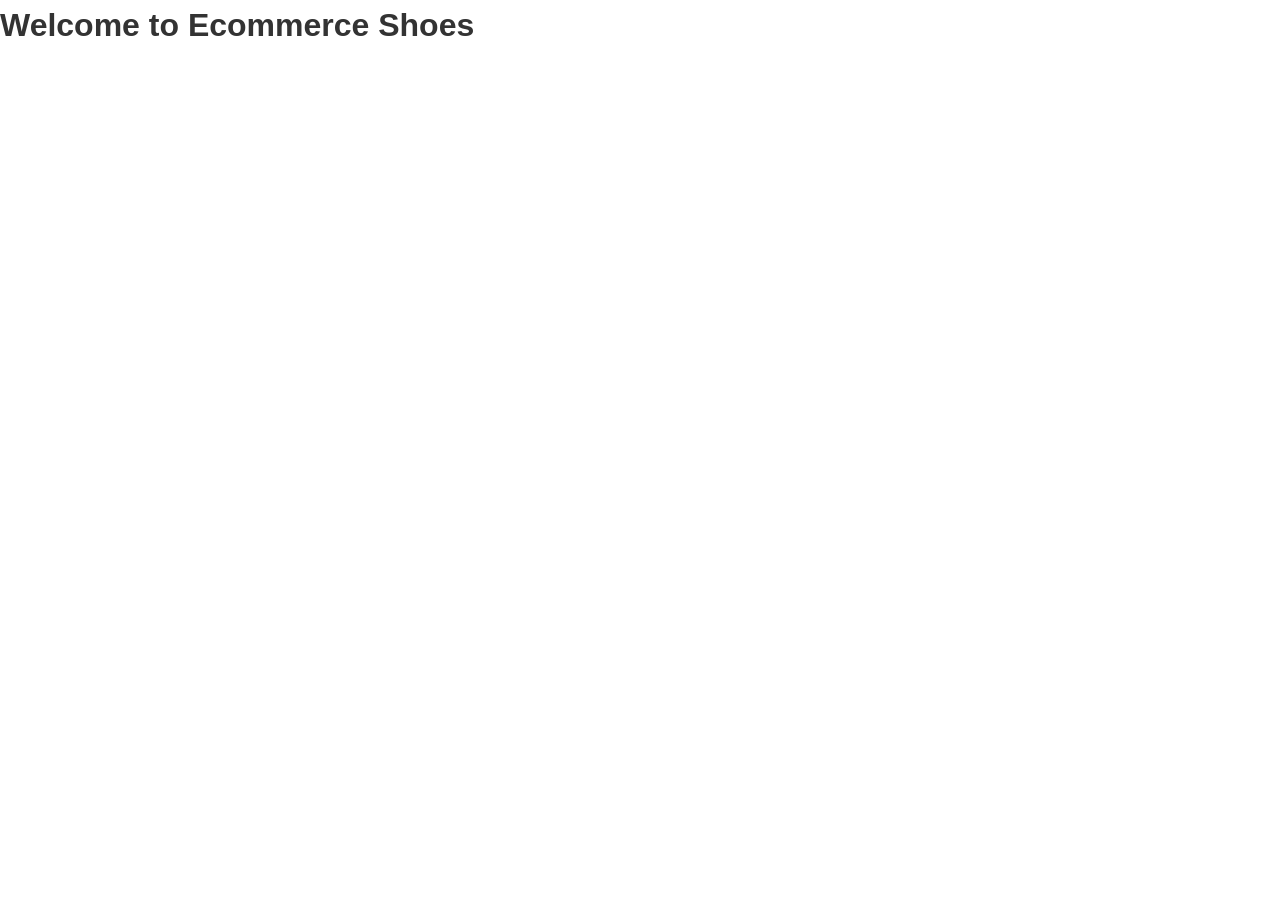
==== index.html @ 5e56f57a "feat: Adiciona Arquivos e pastas para a inicialização do projeto" ====
<!DOCTYPE html>
<html lang="en">
<head>
    <meta charset="UTF-8">
    <meta name="viewport" content="width=device-width, initial-scale=1.0">
    <title>Ecommerce Shoes - Home</title>
    <link rel="stylesheet" href="css/base/reset.css">
    <link rel="stylesheet" href="css/layout/header.css">
    <link rel="stylesheet" href="css/pages/home.css">
</head>
<body>
    <h1>Welcome to Ecommerce Shoes</h1>
</body>
</html>
---- css/layout/header.css ----
/* Header styles */
---- css/pages/home.css ----
/* Home page styles */
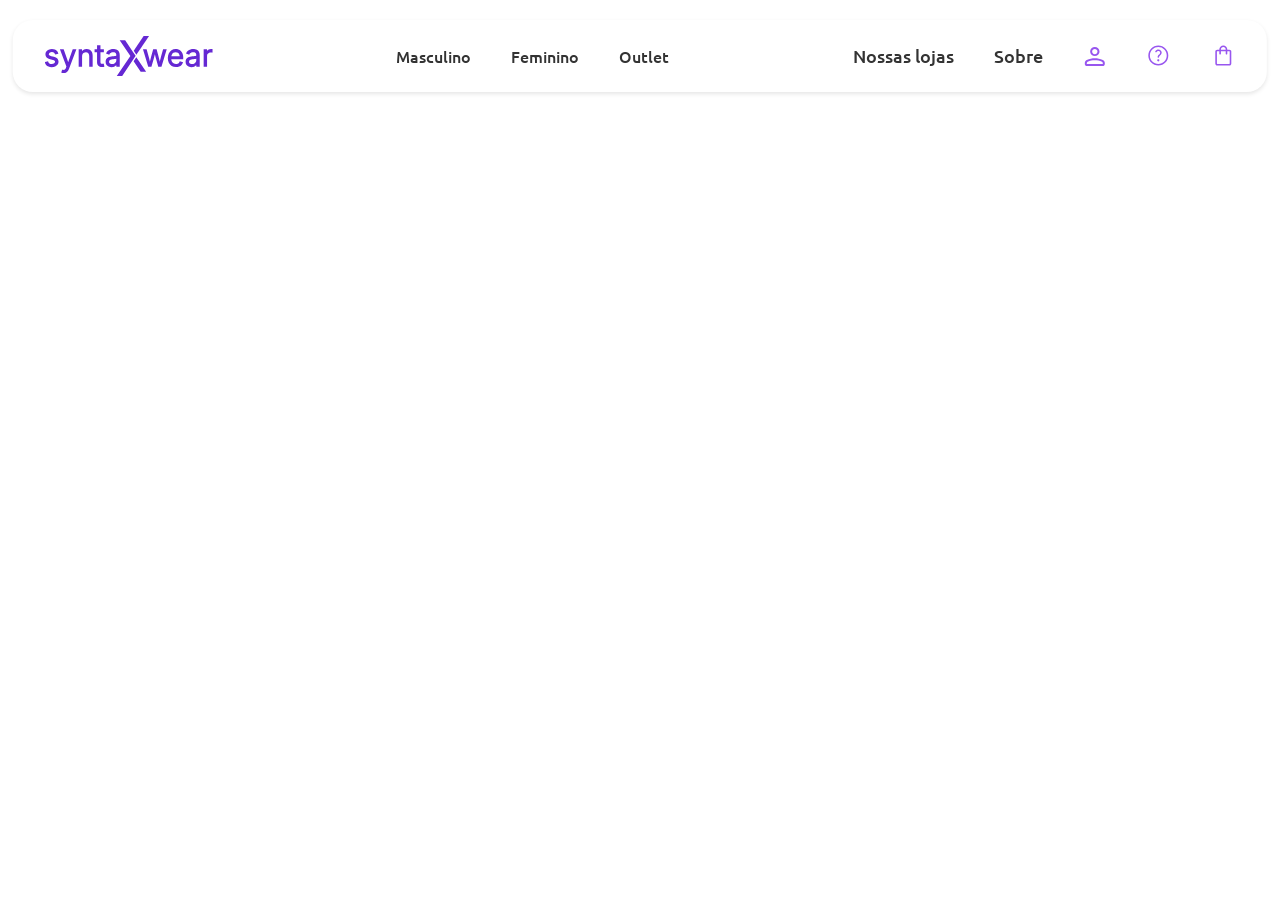
==== commit e5c1047b: "feat: Adicionando e estilizando header" ====
--- a/index.html
+++ b/index.html
@@ -1,14 +1,80 @@
-<!DOCTYPE html>
-<html lang="en">
-<head>
-    <meta charset="UTF-8">
-    <meta name="viewport" content="width=device-width, initial-scale=1.0">
-    <title>Ecommerce Shoes - Home</title>
-    <link rel="stylesheet" href="css/base/reset.css">
-    <link rel="stylesheet" href="css/layout/header.css">
-    <link rel="stylesheet" href="css/pages/home.css">
-</head>
-<body>
-    <h1>Welcome to Ecommerce Shoes</h1>
-</body>
-</html>+<!doctype html>
+<html lang="pt-br">
+  <head>
+    <meta charset="UTF-8" />
+    <meta name="viewport" content="width=device-width, initial-scale=1.0" />
+    <title>SyntaxWear - Ecommerce de Tênis</title>
+    <link rel="stylesheet" href="css/components/variables.css" />
+    <link rel="stylesheet" href="css/base/reset.css" />
+    <link rel="stylesheet" href="css/layout/header.css" />
+    <link rel="stylesheet" href="css/pages/home.css" />
+  </head>
+  <body>
+    <header class="main-header">
+      <h1 class="logo">
+        <a href="#" title="SyntaxWear - Sneakers Online">
+          <img src="./assets/images/logo/logo.svg" alt="Logo SyntaxWear" />
+        </a>
+      </h1>
+
+      <nav class="nav-center">
+        <ul role="list">
+          <li><a href="#">Masculino</a></li>
+          <li><a href="#">Feminino</a></li>
+          <li><a href="#">Outlet</a></li>
+        </ul>
+      </nav>
+
+      <nav class="nav-right">
+        <ul role="list">
+          <li><a href="#">Nossas lojas</a></li>
+          <li><a href="#">Sobre</a></li>
+          <li>
+            <a href="#" aria-label="Perfil">
+              <img
+                src="assets/icons/perfil.svg"
+                alt="Ícone de Perfil"
+              />
+            </a>
+          </li>
+          <li>
+            <a href="#" aria-label="Ajuda">
+              <img
+                src="assets/icons/ajuda.svg"
+                alt="Ícone de Ajuda"
+              />
+            </a>
+          </li>
+          <li>
+            <a href="#" aria-label="Carrinho">
+              <img
+                src="assets/icons/carrinho.svg"
+                alt="Ícone de Carrinho"
+              />
+            </a>
+          </li>
+        </ul>
+      </nav>
+    </header>
+
+    <main>
+      <section class="hero">
+        <!-- Seção Hero -->
+      </section>
+
+      <section class="categories">
+        <!-- Seção de Categorias de Tênis -->
+      </section>
+
+      <section class="featured-products">
+        <!-- Grid com Produtos em Destaque -->
+      </section>
+    </main>
+
+    <footer class="main-footer">
+      <!-- Informações de Contato e Links -->
+    </footer>
+
+    <script src="js/pages/home.js"></script>
+  </body>
+</html>
--- a/css/components/variables.css
+++ b/css/components/variables.css
@@ -0,0 +1,5 @@
+@import url('https://fonts.googleapis.com/css2?family=Ubuntu:ital,wght@0,300;0,400;0,500;0,700;1,300;1,400;1,500;1,700&display=swap');
+
+:root{
+    --fonte-principal: 'Ubuntu', sans-serif;
+}
--- a/css/layout/header.css
+++ b/css/layout/header.css
@@ -1 +1,51 @@
-/* Header styles */
+.main-header {
+    display: flex;
+    justify-content: space-between;
+    align-items: center;
+    padding: 1rem 2rem;
+    background-color: #fff;
+    border-radius: 20px;
+    box-shadow: 0 2px 4px rgba(0,0,0,0.1);
+    position: fixed;
+    top: 20px;
+    left: 50%;
+    transform: translateX(-50%);
+    width: 98%;
+    z-index: 999;
+    font-family: var(--fonte-principal);
+}
+
+.main-header .logo img {
+    height: 40px;
+}
+
+.main-header nav ul {
+    display: flex;
+    gap: 2.5rem;
+    list-style: none;
+    margin: 0;
+    padding: 0;
+}
+
+.main-header nav ul li a {
+    text-decoration: none;
+    color: #333;
+    font-weight: 500;
+    transition: color 0.2s;
+}
+
+.main-header nav ul li a:hover {
+    color: #7c3aed;
+}
+
+.nav-right ul {
+    align-items: center;
+}
+
+.nav-right ul li a {
+    font-size: 1.1rem;
+}
+
+.nav-right a:hover img{
+    opacity: 0.7;
+}
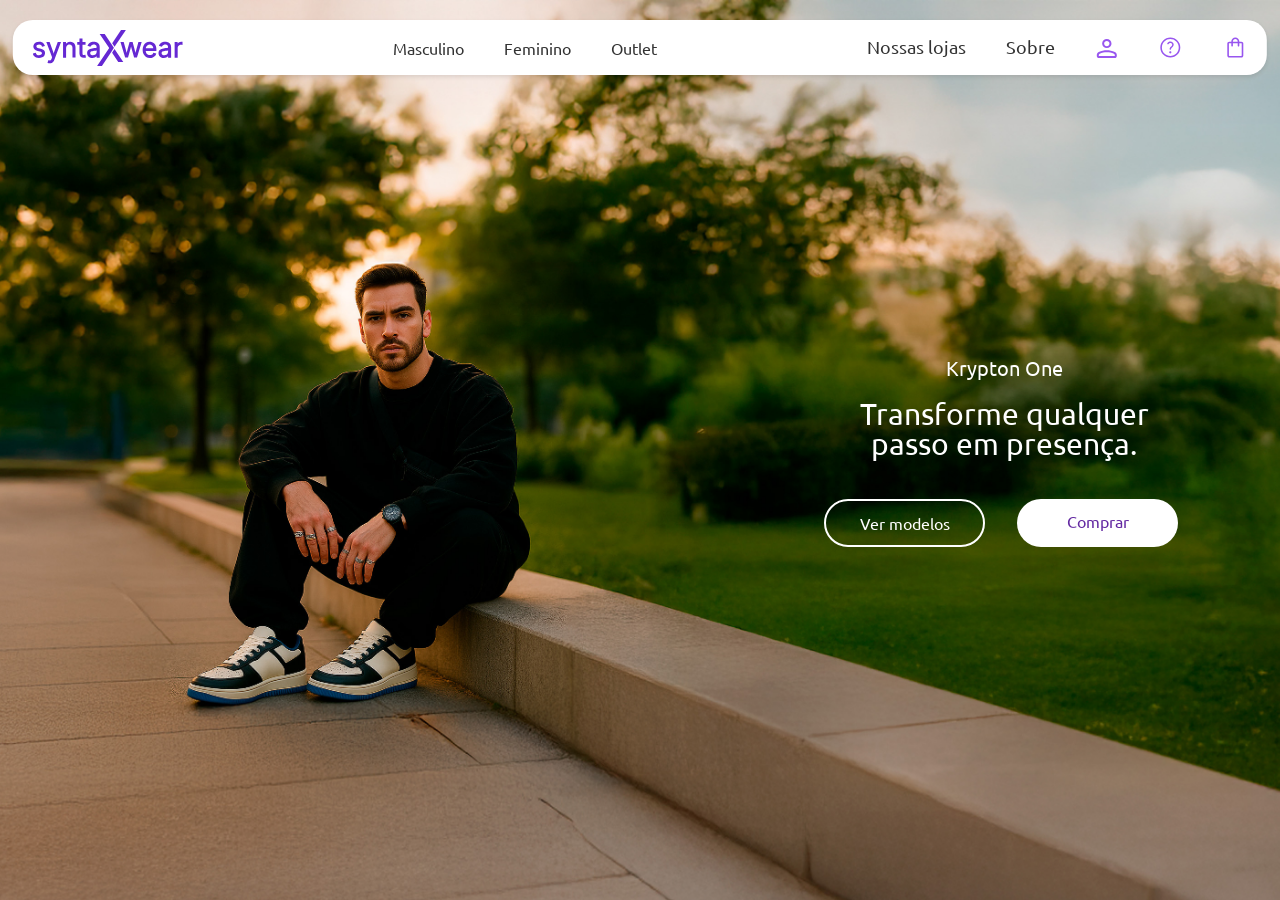
==== commit a00cf664: "feat: Adicionao hero na pagina" ====
--- a/index.html
+++ b/index.html
@@ -7,7 +7,7 @@
     <link rel="stylesheet" href="css/components/variables.css" />
     <link rel="stylesheet" href="css/base/reset.css" />
     <link rel="stylesheet" href="css/layout/header.css" />
-    <link rel="stylesheet" href="css/pages/home.css" />
+    <link rel="stylesheet" href="css/pages/hero.css" />
   </head>
   <body>
     <header class="main-header">
@@ -31,26 +31,17 @@
           <li><a href="#">Sobre</a></li>
           <li>
             <a href="#" aria-label="Perfil">
-              <img
-                src="assets/icons/perfil.svg"
-                alt="Ícone de Perfil"
-              />
+              <img src="assets/icons/perfil.svg" alt="Ícone de Perfil" />
             </a>
           </li>
           <li>
             <a href="#" aria-label="Ajuda">
-              <img
-                src="assets/icons/ajuda.svg"
-                alt="Ícone de Ajuda"
-              />
+              <img src="assets/icons/ajuda.svg" alt="Ícone de Ajuda" />
             </a>
           </li>
           <li>
             <a href="#" aria-label="Carrinho">
-              <img
-                src="assets/icons/carrinho.svg"
-                alt="Ícone de Carrinho"
-              />
+              <img src="assets/icons/carrinho.svg" alt="Ícone de Carrinho" />
             </a>
           </li>
         </ul>
@@ -60,6 +51,16 @@
     <main>
       <section class="hero">
         <!-- Seção Hero -->
+        <div class="hero-overlay">
+          <div class="hero-content">
+            <span class="hero-subtitle">Krypton One</span>
+            <h2 class="hero-title">Transforme qualquer passo em presença.</h2>
+            <div class="hero-buttons">
+              <a class="btn btn-outline" href="#">Ver modelos</a>
+              <a class="btn btn-filled" href="#">Comprar</a>
+            </div>
+          </div>
+        </div>
       </section>
 
       <section class="categories">
--- a/css/layout/header.css
+++ b/css/layout/header.css
@@ -2,7 +2,7 @@
     display: flex;
     justify-content: space-between;
     align-items: center;
-    padding: 1rem 2rem;
+    padding: 0.225rem 1.25rem;
     background-color: #fff;
     border-radius: 20px;
     box-shadow: 0 2px 4px rgba(0,0,0,0.1);
@@ -15,8 +15,9 @@
     font-family: var(--fonte-principal);
 }
 
-.main-header .logo img {
-    height: 40px;
+.logo img {
+    height: 48px;
+    width: 150px;
 }
 
 .main-header nav ul {
@@ -30,7 +31,7 @@
 .main-header nav ul li a {
     text-decoration: none;
     color: #333;
-    font-weight: 500;
+    /* font-weight: 500; */
     transition: color 0.2s;
 }
 
--- a/css/pages/hero.css
+++ b/css/pages/hero.css
@@ -0,0 +1,71 @@
+/* Hero page styles */
+.hero{
+    background: url(../../assets/images/banners/hero-image.jpg) no-repeat center center;
+    background-size: cover;
+    font-family: 'Ubuntu', sans-serif;
+    height: 100vh;
+    position: relative;
+}
+
+.hero-overlay {
+    width: 100%;
+    height: 100%;
+    display: flex;
+    justify-content: flex-end;
+    align-items: center;
+    padding: 0 6rem;
+}
+
+.hero-content {
+    color: #ffffff;
+    text-align: center;
+    max-width: 360px;
+    font-weight: 400;
+}
+
+.hero-buttons {
+    display: flex;
+    gap: 16px;
+}
+
+.hero-content .hero-title {
+    font-size: 1.87rem;
+    margin-bottom: 40px;
+    font-weight: 400;
+    line-height: 30px;
+}
+
+.hero-content .hero-subtitle {
+    font-size: 1.25rem;
+    margin-bottom: 1rem;
+    display: block;
+    font-weight: 400;
+}
+
+.btn{
+    width: 161px;
+    height: 48px;
+    border-radius: 25px;
+    color: #ffffff;
+    text-decoration: none;
+    font-weight: 400;
+    padding: 10px 20px;
+    transition: background-color 0.3s, color 0.3s, border-color 0.3s;
+}
+
+.btn-outline {
+    border: 2px solid #ffffff;
+    background-color: transparent;
+    margin-right: 1rem;
+}
+
+.btn-filled {
+    background-color: #ffffff;
+    color: #6329a2;
+}
+
+.btn:hover {
+    background-color: #6329a2;
+    color: #ffffff;
+    border-color: #6329a2;
+}
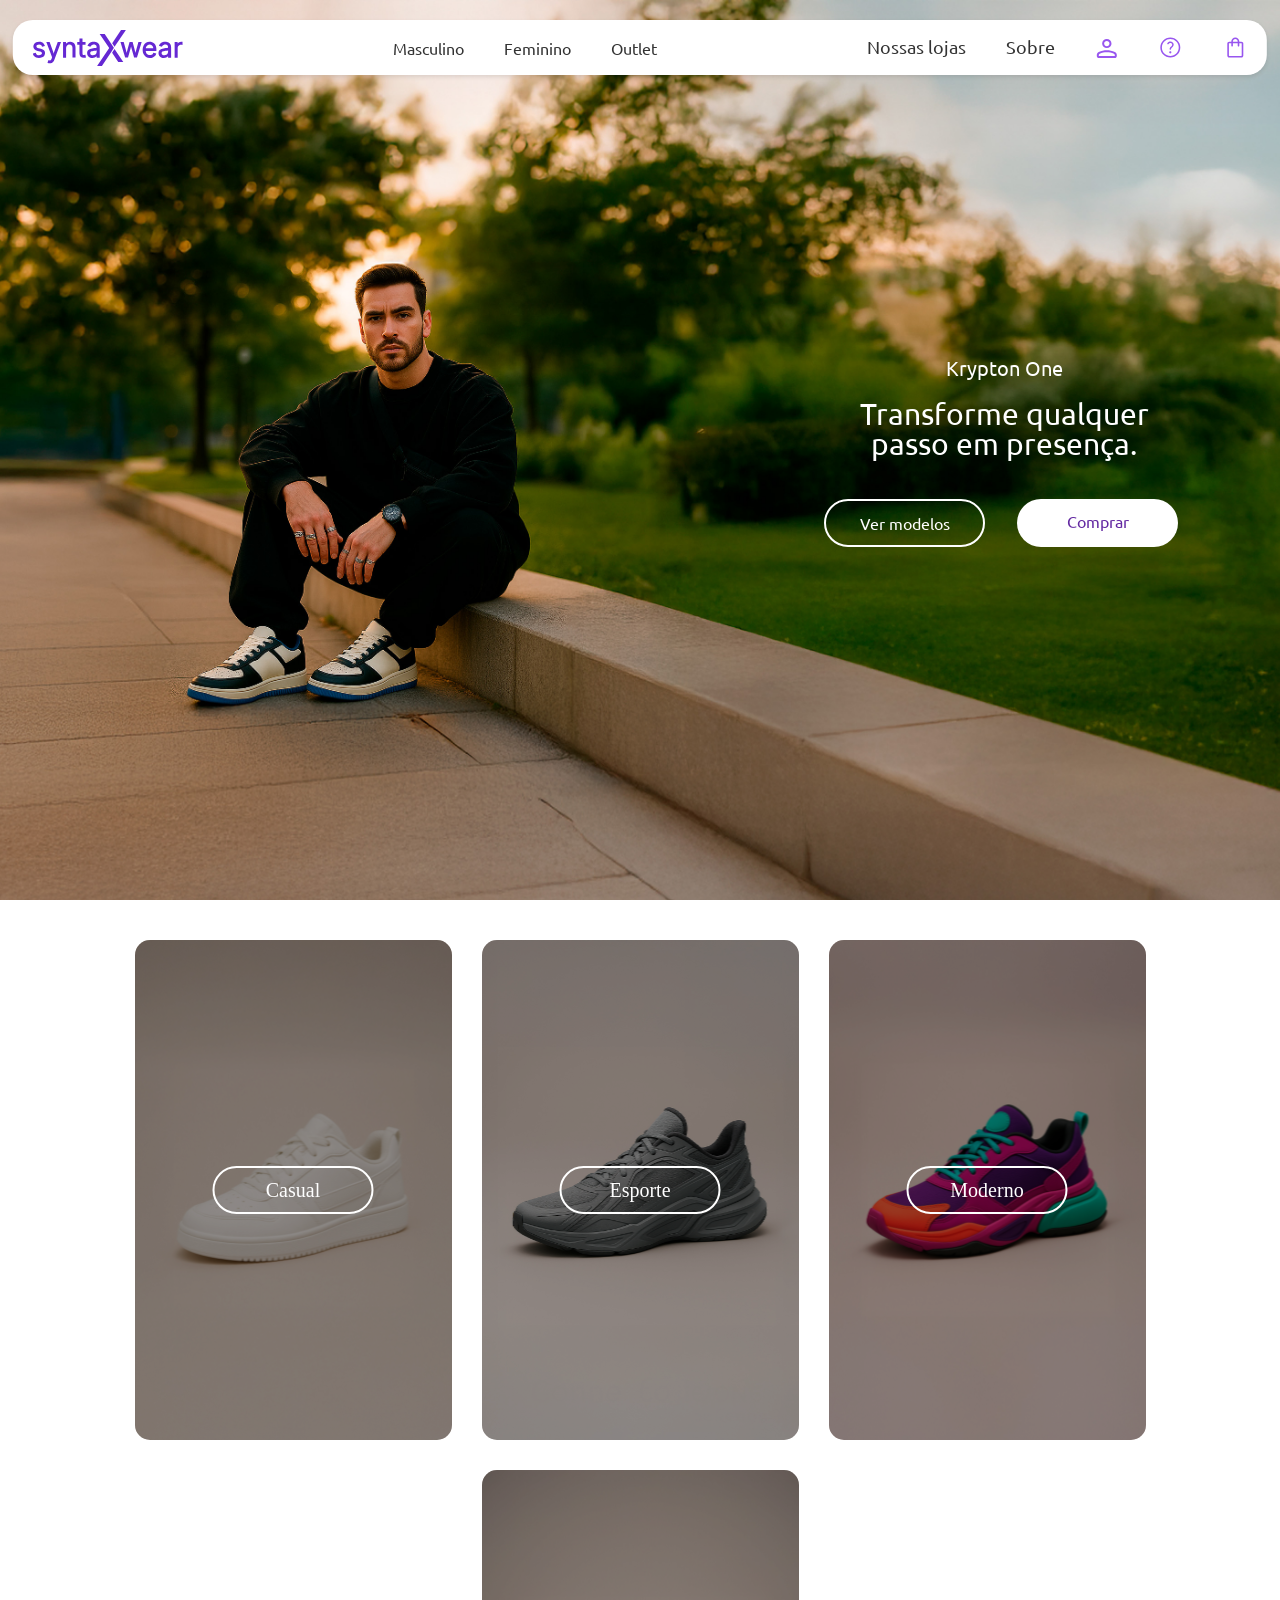
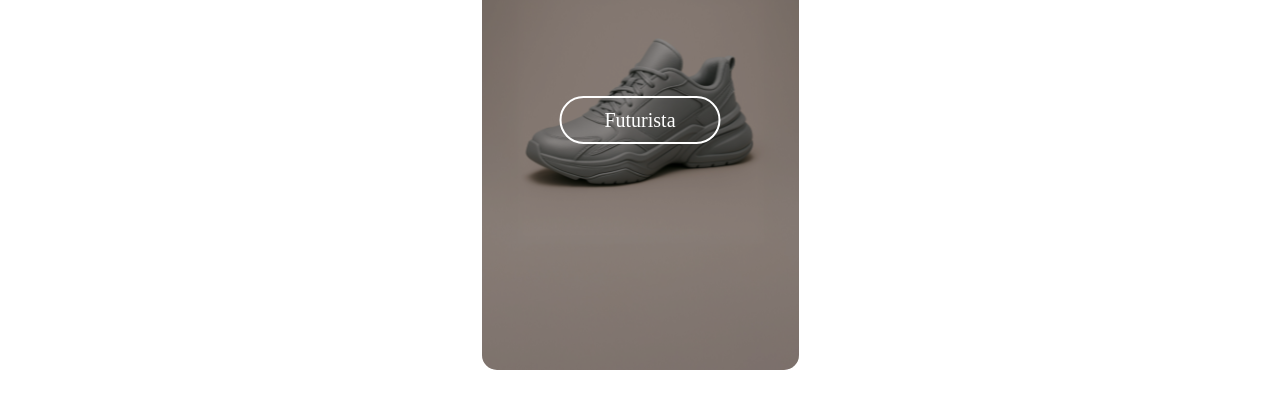
==== commit cd5ba64f: "feat: adiciona a seção produtos" ====
--- a/index.html
+++ b/index.html
@@ -4,10 +4,14 @@
     <meta charset="UTF-8" />
     <meta name="viewport" content="width=device-width, initial-scale=1.0" />
     <title>SyntaxWear - Ecommerce de Tênis</title>
+    <meta name="description" content="Compre os melhores tênis online na SyntaxWear. Encontre os 
+    últimos lançamentos, ofertas exclusivas e uma variedade de estilos para todos os gostos. Transforme
+    seu visual com nossos tênis de alta qualidade." />
     <link rel="stylesheet" href="css/components/variables.css" />
     <link rel="stylesheet" href="css/base/reset.css" />
     <link rel="stylesheet" href="css/layout/header.css" />
     <link rel="stylesheet" href="css/pages/hero.css" />
+    <link rel="stylesheet" href="css/components/product-category.css" />
   </head>
   <body>
     <header class="main-header">
@@ -63,8 +67,28 @@
         </div>
       </section>
 
-      <section class="categories">
+      <section class="categories-section">
         <!-- Seção de Categorias de Tênis -->
+          <div class="category-card casual">
+            <a href="#" class="category-link"></a>
+              <span class="overlay"></span>
+              <span class="category-name btn">Casual</span>
+          </div>
+          <div class="category-card esporte">
+            <a href="#" class="category-link"></a>
+              <span class="overlay"></span>
+              <span class="category-name btn">Esporte</span>
+          </div>
+          <div class="category-card moderno">
+            <a href="#" class="category-link"></a>
+              <span class="overlay"></span>
+              <span class="category-name btn">Moderno</span>
+          </div>
+          <div class="category-card futurista">
+            <a href="#" class="category-link"></a>
+              <span class="overlay"></span>
+              <span class="category-name btn">Futurista</span>
+          </div>
       </section>
 
       <section class="featured-products">
--- a/css/components/product-category.css
+++ b/css/components/product-category.css
@@ -0,0 +1,69 @@
+/* product-category.css */
+
+.categories-section{
+    padding: 40px 0;
+    display: flex;
+    flex-wrap: wrap;
+    justify-content: center;
+    gap: 30px;
+}
+
+.category-card{
+    position: relative;
+    width: 317px;
+    height: 500px;
+    border-radius: 15px;
+    background-size: cover;
+    background-position: center;
+    background-repeat: no-repeat;
+    overflow: hidden;
+    cursor: pointer;
+}
+
+.overlay {
+    position: absolute;
+    top: 0;
+    left: 0;
+    width: 100%;
+    height: 100%;
+    background-color: rgba(0, 0, 0, 0.4);
+    z-index: 1;
+    transition: background-color 0.3s ease;
+}
+
+.category-card:hover .overlay {
+    background-color: rgba(0, 0, 0, 0.25);
+}
+
+.category-name{
+    position: absolute;
+    left: 50%;
+    top: 50%;   
+    transform: translate(-50%, -50%);
+    z-index: 2;
+    font-size: 1.25rem;
+    font-weight: 400;
+    text-align: center;
+    color: #ffffff;
+    border: 2px solid #ffffff;
+    display: flex;
+    align-items: center;
+    justify-content: center;
+    margin-top: 0; /* Removido margin-top que jogava pra baixo */
+}
+
+.category-card.casual {
+    background-image: url('../../assets/images/products/casual.svg');
+}
+
+.category-card.esporte {
+    background-image: url('../../assets/images/products/esportivo.svg');
+}
+
+.category-card.moderno {
+    background-image: url('../../assets/images/products/colorido.svg');
+}
+
+.category-card.futurista {
+    background-image: url('../../assets/images/products/futurista.svg');
+}
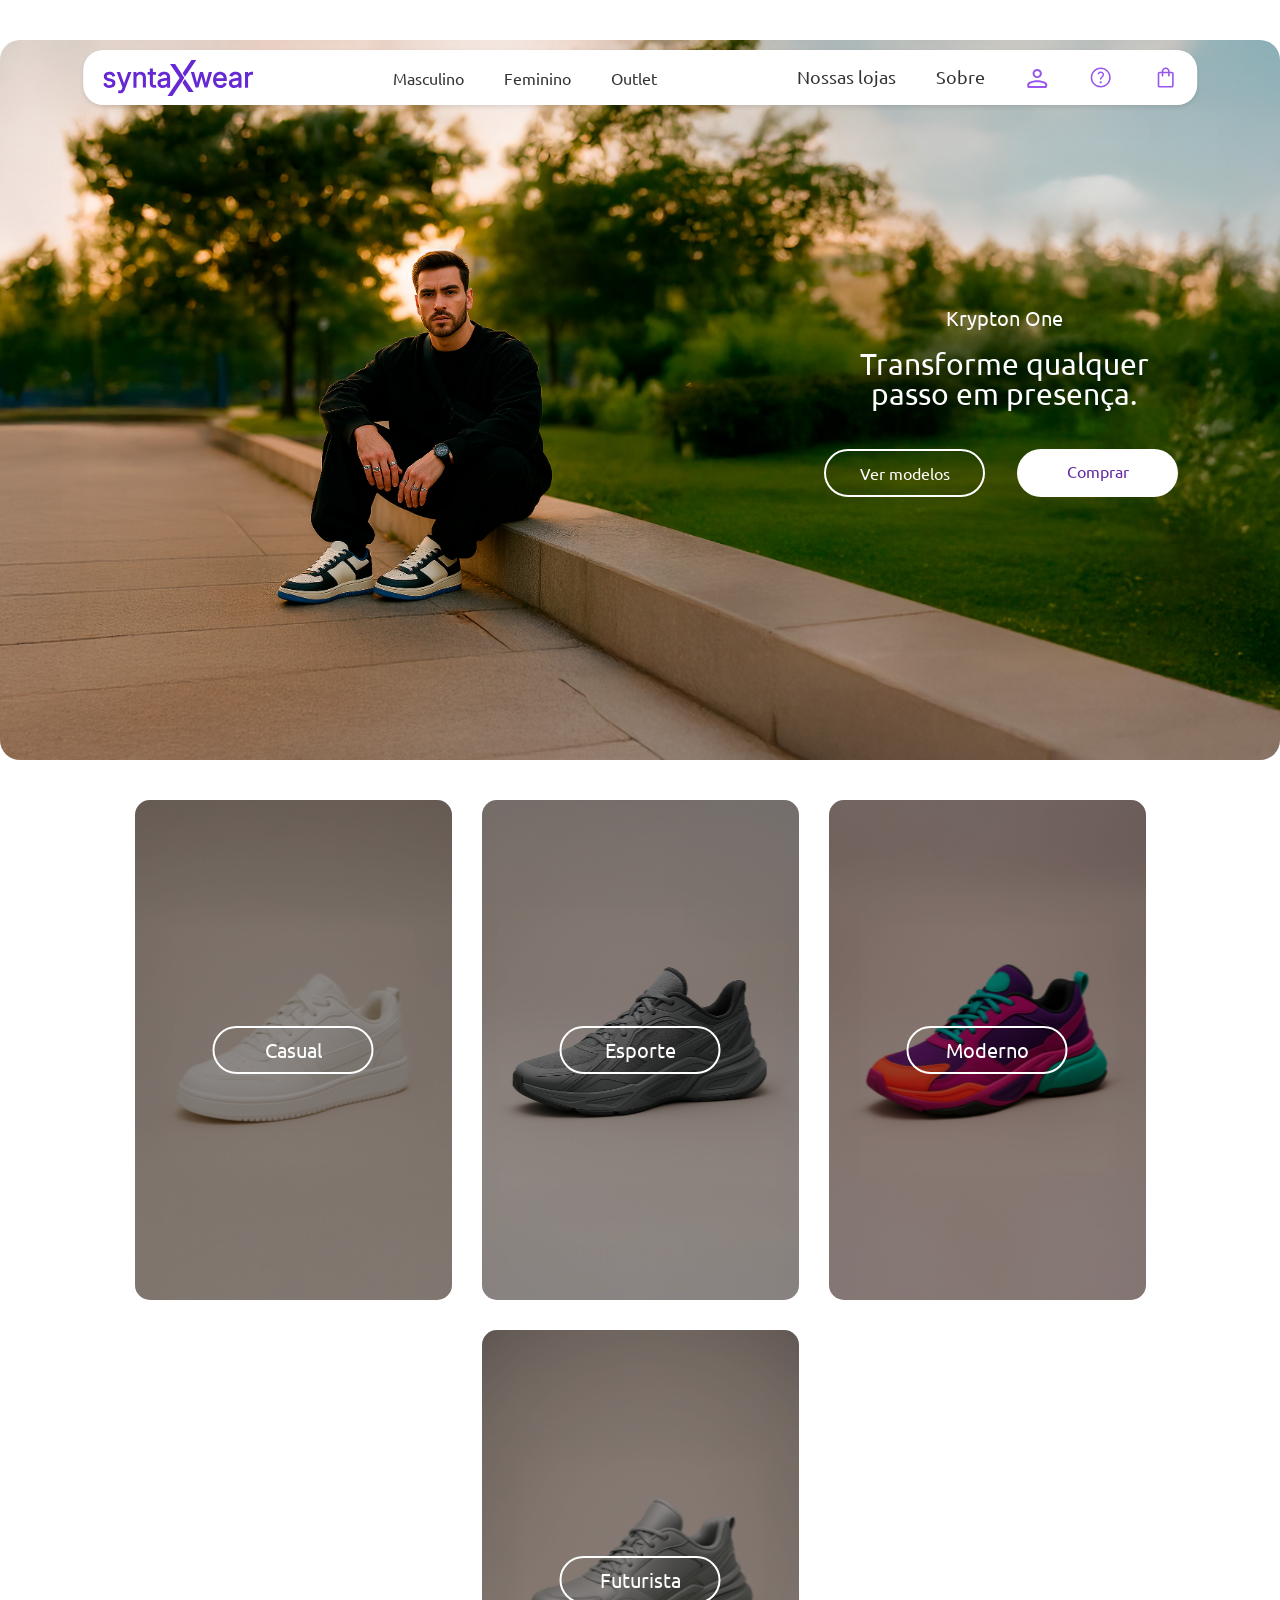
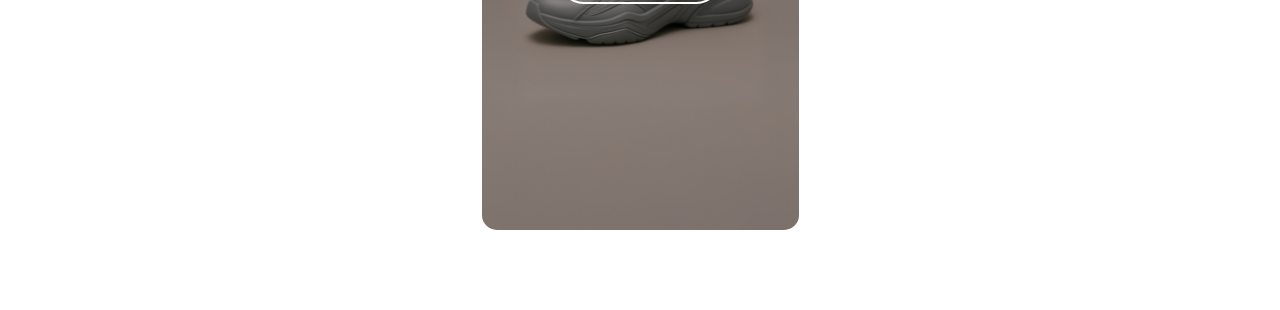
==== commit fa4b4f4b: "feat:"cria seção grid"" ====
--- a/index.html
+++ b/index.html
@@ -12,6 +12,8 @@
     <link rel="stylesheet" href="css/layout/header.css" />
     <link rel="stylesheet" href="css/pages/hero.css" />
     <link rel="stylesheet" href="css/components/product-category.css" />
+    <link rel="stylesheet" href="css/base/base.css" />
+    <link rel="stylesheet" href="css/components/product-grid.css" />
   </head>
   <body>
     <header class="main-header">
@@ -91,8 +93,14 @@
           </div>
       </section>
 
-      <section class="featured-products">
+      <section class="grid-section">
         <!-- Grid com Produtos em Destaque -->
+        <div class="card top1"></div>
+        <div class="card top2"></div>
+        <div class="card midL"></div>
+        <div class="card midR"></div>
+        <div class="card bottomL"></div>
+        <div class="card bottomR"></div>
       </section>
     </main>
 
--- a/css/layout/header.css
+++ b/css/layout/header.css
@@ -7,10 +7,10 @@
     border-radius: 20px;
     box-shadow: 0 2px 4px rgba(0,0,0,0.1);
     position: fixed;
-    top: 20px;
+    top: 50px;
     left: 50%;
     transform: translateX(-50%);
-    width: 98%;
+    width: 87%;
     z-index: 999;
     font-family: var(--fonte-principal);
 }
--- a/css/pages/hero.css
+++ b/css/pages/hero.css
@@ -3,8 +3,9 @@
     background: url(../../assets/images/banners/hero-image.jpg) no-repeat center center;
     background-size: cover;
     font-family: 'Ubuntu', sans-serif;
-    height: 100vh;
+    height: 80vh;
     position: relative;
+    border-radius: 20px;
 }
 
 .hero-overlay {
--- a/css/base/base.css
+++ b/css/base/base.css
@@ -0,0 +1,12 @@
+/* base.css */
+body {
+    font-family: var(--fonte-principal);
+    background-color: #ffffff;
+    color: #333333;
+}
+
+main{
+    padding: 2.5rem 0;
+    max-width: 1360px;
+    margin: 0 auto;
+}
